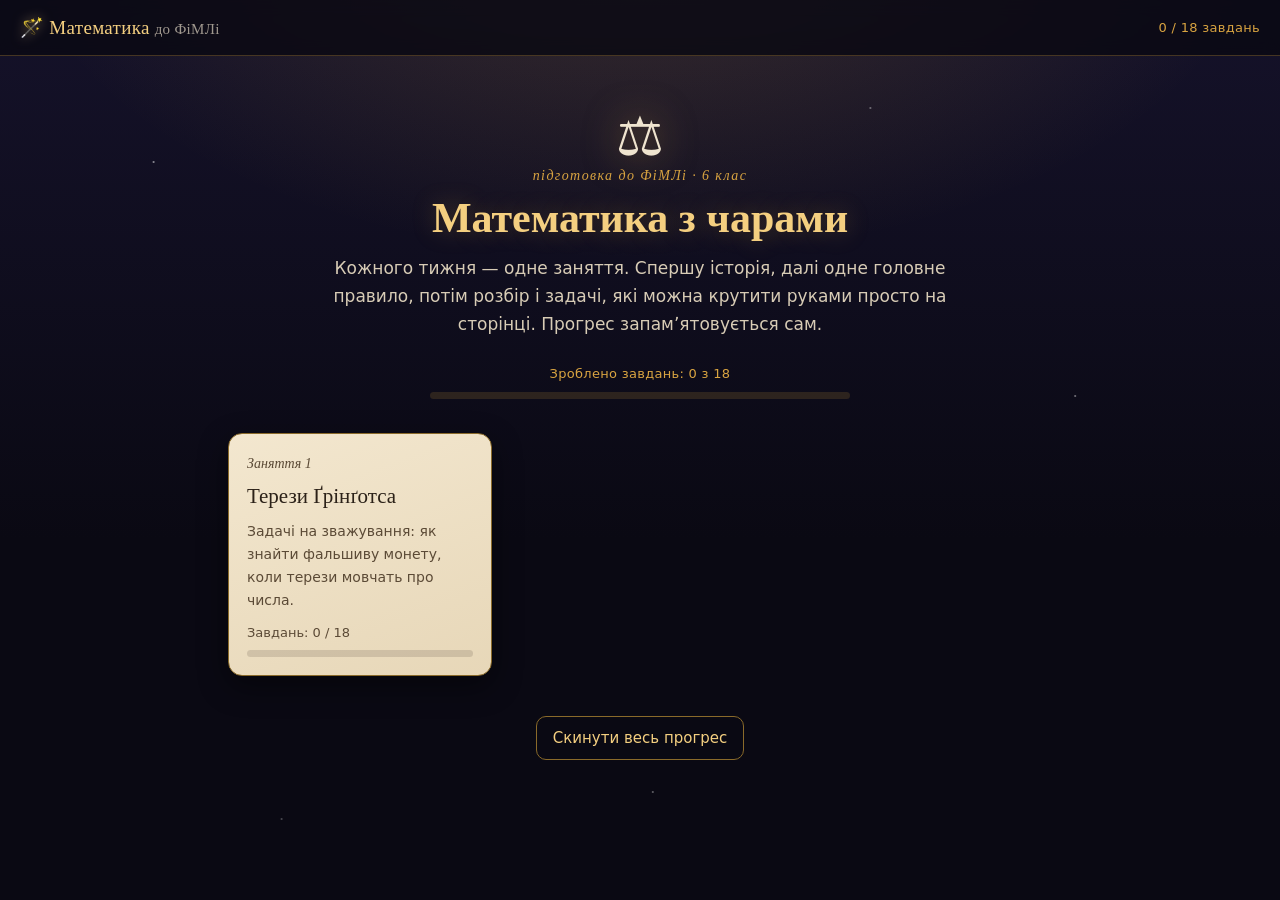
==== index.html @ cd96144d "[FIMLI-0] Курс з математики: рушій, заняття 1, правила" ====
<!doctype html>
<html lang="uk">
<head>
  <meta charset="utf-8">
  <!-- Корінь репозиторію = корінь GitHub Pages, а сам курс лежить у course/.
       Редирект працює і за посиланням, і подвійним кліком по файлу. -->
  <meta http-equiv="refresh" content="0; url=course/index.html">
  <title>Математика · ФіМЛі</title>
</head>
<body>
  <a href="course/index.html">Відкрити курс</a>
</body>
</html>
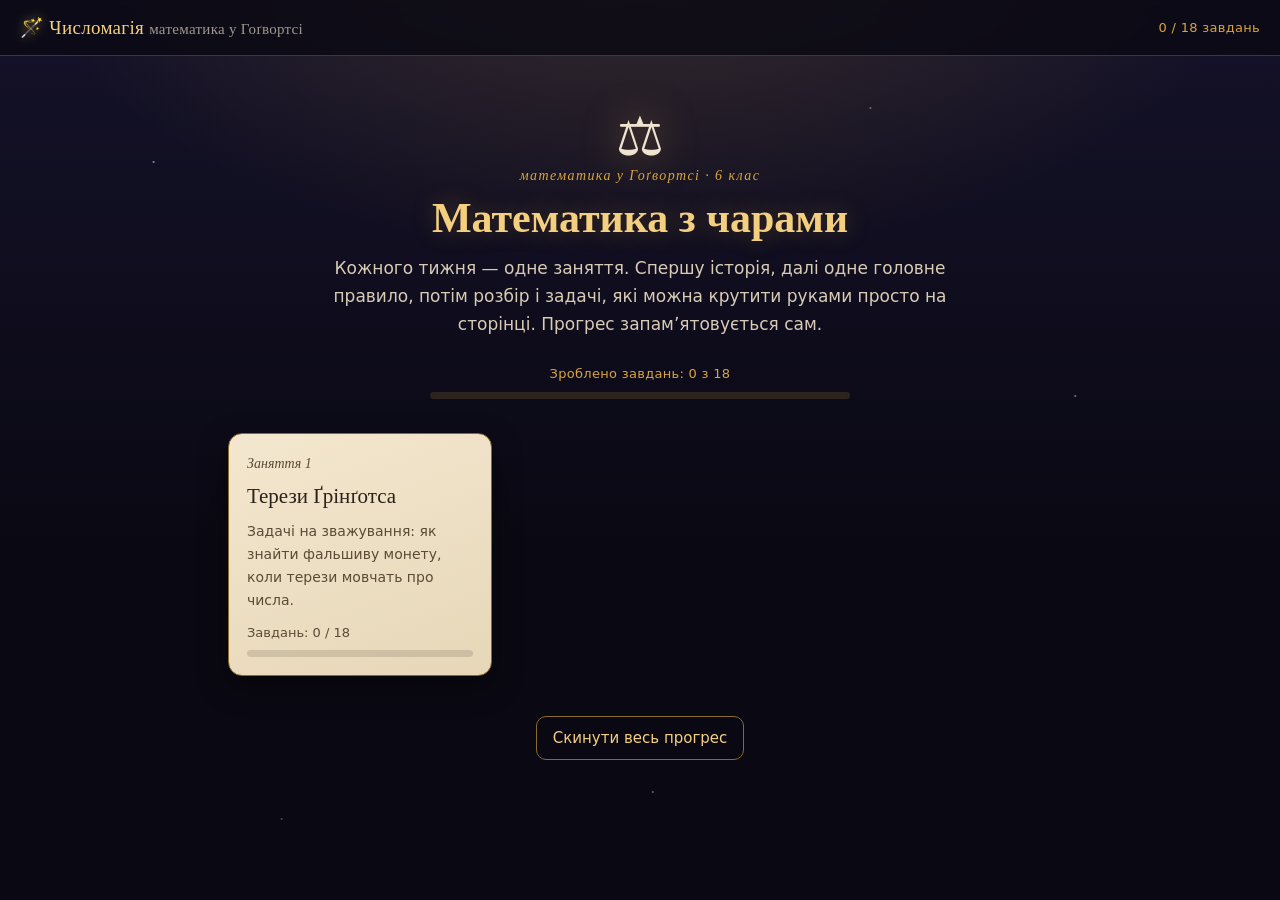
==== commit 0de40ceb: "[CHYS-0] Курс став «Числомагією»: ФіМЛі прибрано з назви й інтерфейсу Ключ прогресу в localStorage т" ====
--- a/index.html
+++ b/index.html
@@ -5,7 +5,7 @@
   <!-- Корінь репозиторію = корінь GitHub Pages, а сам курс лежить у course/.
        Редирект працює і за посиланням, і подвійним кліком по файлу. -->
   <meta http-equiv="refresh" content="0; url=course/index.html">
-  <title>Математика · ФіМЛі</title>
+  <title>Числомагія · математика у Гоґвортсі</title>
 </head>
 <body>
   <a href="course/index.html">Відкрити курс</a>
